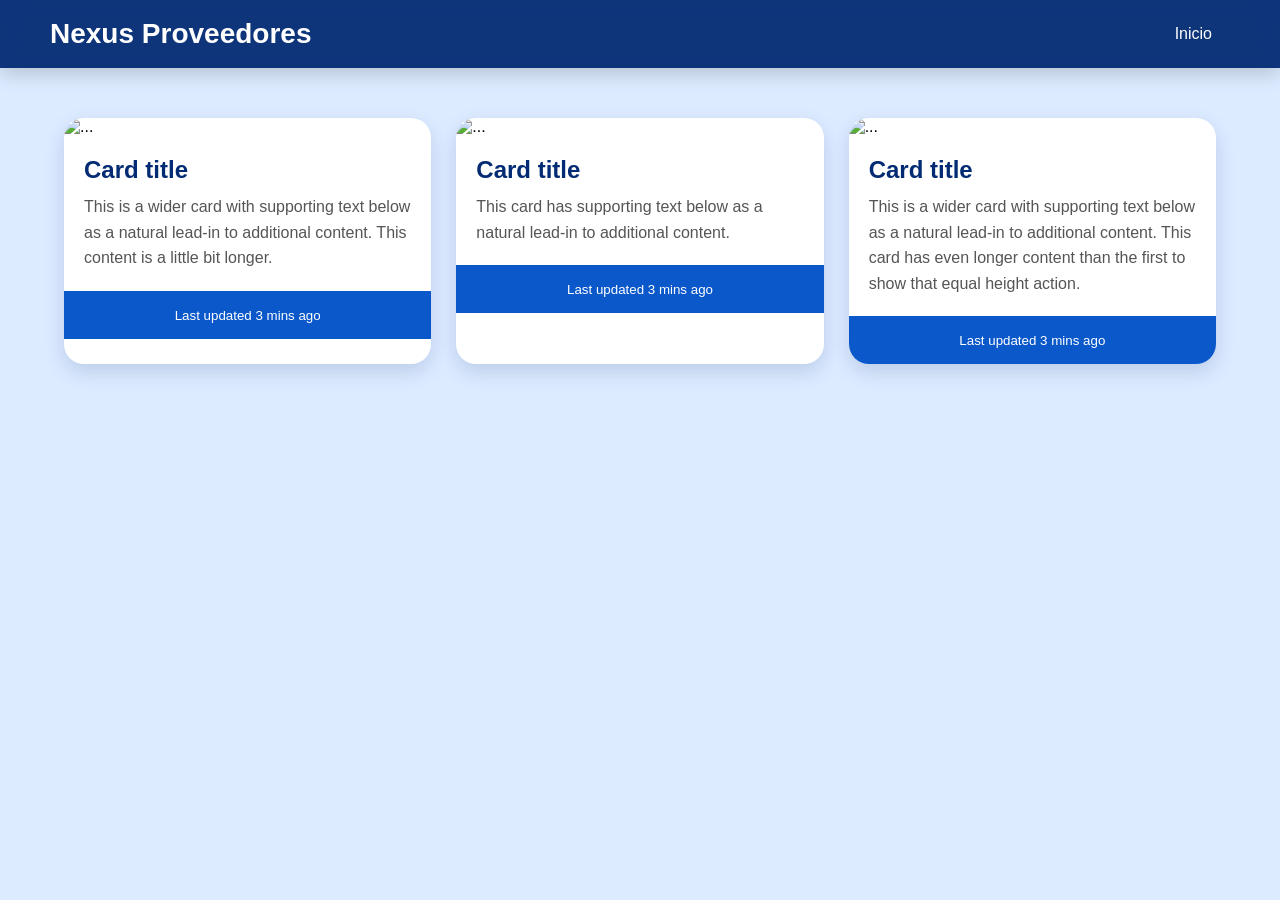
==== proveedores/proveedor1.html @ 321288b5 "Add files via upload" ====
<!DOCTYPE html>
<html lang="es">
<head>
    <meta charset="UTF-8">
    <meta name="viewport" content="width=device-width, initial-scale=1.0">
    <title>Proveedor 1</title>
    <link rel="stylesheet" href="../style/proveedor1.css">
</head>
<body>

  <nav class="navbar">
    <div class="logo">
        Nexus Proveedores
    </div>

    <ul class="menu">
    <li><a href="../index.html">Inicio</a></li>
</ul>
</nav>

<div class="card-group">
  <div class="card">
    <img src="..." class="card-img-top" alt="...">
    <div class="card-body">
      <h5 class="card-title">Card title</h5>
      <p class="card-text">This is a wider card with supporting text below as a natural lead-in to additional content. This content is a little bit longer.</p>
    </div>
    <div class="card-footer">
      <small class="text-body-secondary">Last updated 3 mins ago</small>
    </div>
  </div>
  <div class="card">
    <img src="..." class="card-img-top" alt="...">
    <div class="card-body">
      <h5 class="card-title">Card title</h5>
      <p class="card-text">This card has supporting text below as a natural lead-in to additional content.</p>
    </div>
    <div class="card-footer">
      <small class="text-body-secondary">Last updated 3 mins ago</small>
    </div>
  </div>
  <div class="card">
    <img src="..." class="card-img-top" alt="...">
    <div class="card-body">
      <h5 class="card-title">Card title</h5>
      <p class="card-text">This is a wider card with supporting text below as a natural lead-in to additional content. This card has even longer content than the first to show that equal height action.</p>
    </div>
    <div class="card-footer">
      <small class="text-body-secondary">Last updated 3 mins ago</small>
    </div>
  </div>
</div>

</body>
</html>
---- style/proveedor1.css ----
/* ========================= */
/* RESET */
/* ========================= */

*{
    margin:0;
    padding:0;
    box-sizing:border-box;
    font-family:Arial, Helvetica, sans-serif;
}

body{
    background:#DCEBFF;
    min-height:100vh;

    opacity:0;
    transform:scale(1.02);
    animation:pageLoad 1s ease forwards;
}

@keyframes pageLoad{
    to{
        opacity:1;
        transform:scale(1);
    }
}

/* ========================= */
/* NAVBAR */
/* ========================= */

.navbar{
    background:rgba(3,43,115,.95);
    backdrop-filter:blur(12px);

    width:100%;
    padding:18px 50px;

    display:flex;
    justify-content:space-between;
    align-items:center;

    box-shadow:0 4px 20px rgba(0,0,0,.2);

    animation:slideDown .8s ease;
}

@keyframes slideDown{
    from{
        transform:translateY(-100%);
    }
    to{
        transform:translateY(0);
    }
}

.logo{
    color:white;
    font-size:28px;
    font-weight:bold;

    transition:.4s;
}

.logo:hover{
    transform:scale(1.08);
}

/* ========================= */
/* MENU */
/* ========================= */

.menu{
    list-style:none;
    display:flex;
    gap:20px;
}

.menu a{
    color:white;
    text-decoration:none;
    padding:10px 18px;
    border-radius:10px;

    transition:.35s ease;
}

.menu a:hover{
    background:#1E81F6;
    transform:translateY(-3px);
    box-shadow:0 5px 15px rgba(30,129,246,.4);
}

/* ========================= */
/* TARJETAS */
/* ========================= */

.card-group{
    width:90%;
    margin:50px auto;

    display:grid;
    grid-template-columns:
    repeat(auto-fit,minmax(320px,1fr));

    gap:25px;
}

.card{
    background:white;
    border-radius:20px;
    overflow:hidden;

    position:relative;

    box-shadow:
    0 8px 20px rgba(3,43,115,.15);

    transition:.45s ease;
}

.card:hover{
    transform:
    translateY(-12px)
    scale(1.02);

    box-shadow:
    0 20px 40px rgba(10,88,202,.25);
}

/* EFECTO BRILLO */

.card::before{
    content:"";

    position:absolute;
    top:0;
    left:-120%;

    width:100%;
    height:100%;

    background:
    linear-gradient(
        120deg,
        transparent,
        rgba(255,255,255,.5),
        transparent
    );

    transition:.8s;
}

.card:hover::before{
    left:120%;
}

/* ========================= */
/* IMAGEN */
/* ========================= */

.card-img-top{
    width:100%;
    height:220px;
    object-fit:cover;

    transition:.6s;
}

.card:hover .card-img-top{
    transform:scale(1.08);
}

/* ========================= */
/* CONTENIDO */
/* ========================= */

.card-body{
    padding:20px;
}

.card-title{
    color:#032B73;
    font-size:24px;
    margin-bottom:10px;
}

.card-text{
    color:#555;
    line-height:1.6;
}

/* ========================= */
/* FOOTER */
/* ========================= */

.card-footer{
    background:#0A58CA;
    padding:15px;
    text-align:center;

    transition:.4s;
}

.card:hover .card-footer{
    background:#032B73;
}

.text-body-secondary{
    color:white;
}

/* ========================= */
/* RESPONSIVE */
/* ========================= */

@media(max-width:768px){

    .navbar{
        flex-direction:column;
        gap:15px;
    }

    .menu{
        flex-wrap:wrap;
        justify-content:center;
    }
}
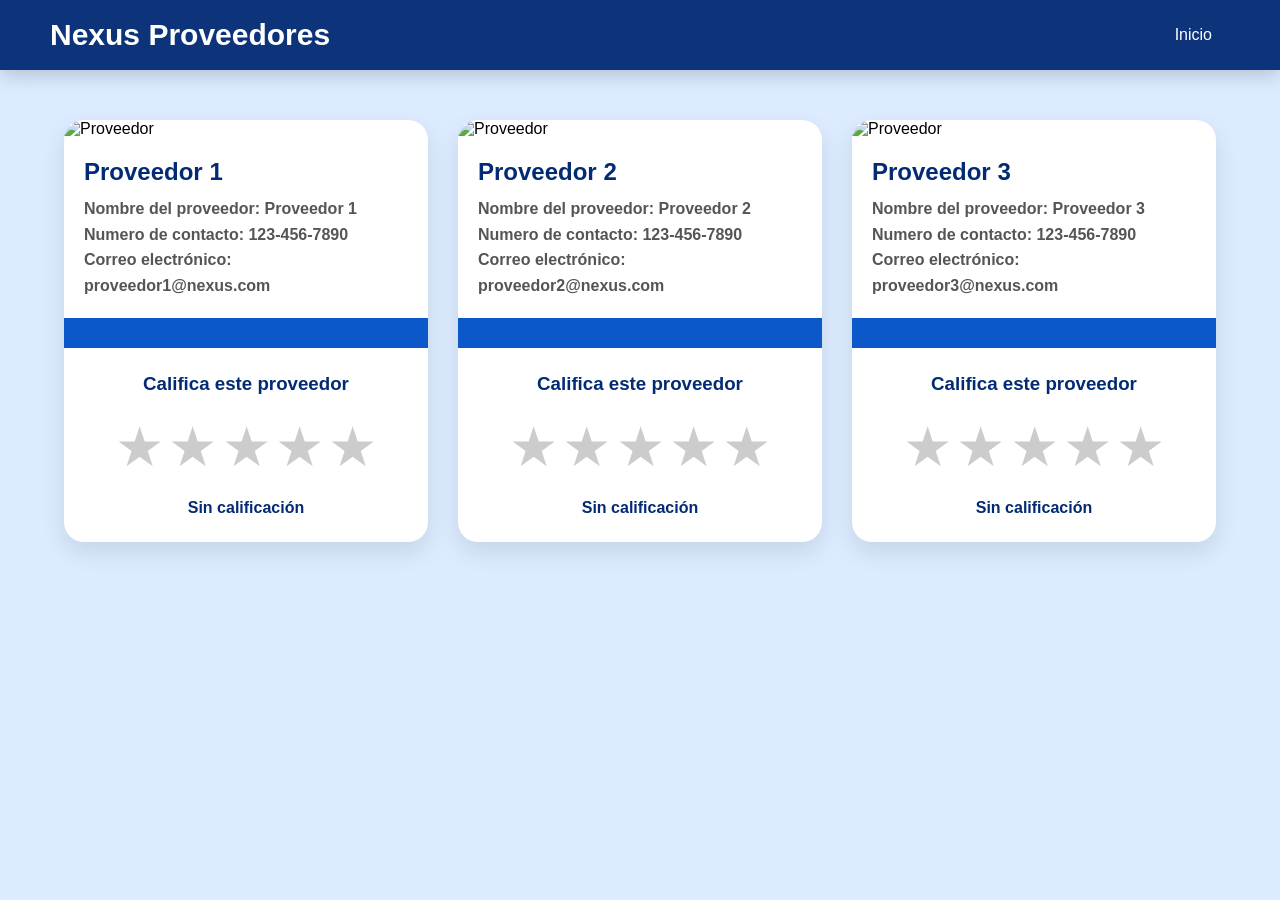
==== commit 5d7e1aec: "Add files via upload" ====
--- a/proveedores/proveedor1.html
+++ b/proveedores/proveedor1.html
@@ -1,55 +1,132 @@
 <!DOCTYPE html>
 <html lang="es">
 <head>
-    <meta charset="UTF-8">
-    <meta name="viewport" content="width=device-width, initial-scale=1.0">
-    <title>Proveedor 1</title>
+<meta charset="UTF-8">
+<meta name="viewport" content="width=device-width, initial-scale=1.0">
+<title>Nexus Proveedores</title>
+<csstack>
     <link rel="stylesheet" href="../style/proveedor1.css">
 </head>
 <body>
+<nav class="navbar">
+    <div class="logo">Nexus Proveedores</div>
+    <ul class="menu">
+      <li><a href="../index.html">Inicio</a></li>
+    </ul>
+</nav>
 
-  <nav class="navbar">
-    <div class="logo">
-        Nexus Proveedores
+
+
+<div class="card-group">
+<!---------------------------- Carta 1 -------------------------------------->
+        <div class="card">
+<!--------------------------Imagen del proveedor 1 -------------------------->
+        <img src="imagen/proveedor1.jpg" class="card-img-top" alt="Proveedor">
+        <div class="card-body">
+            <h2 class="card-title">Proveedor 1</h2>
+            <h4 class="card-text">
+                Nombre del proveedor: Proveedor 1
+            </h4>
+            <h4 class="card-text">
+               Numero de contacto: 123-456-7890
+            </h4>
+            <h4 class="card-text">
+                Correo electrónico: proveedor1@nexus.com
+            </h4>
+        </div>
+
+        <div class="card-footer">
+            <small></small>
+        </div>
+<!------------------- Calificación del proveedor 1 -------------------------->
+        <div class="rating-box">
+            <h3>Califica este proveedor</h3>
+            <div class="stars">
+                <span class="star">★</span>
+                <span class="star">★</span>
+                <span class="star">★</span>
+                <span class="star">★</span>
+                <span class="star">★</span>
+            </div>
+            <p class="rating-text">Sin calificación</p>
+        </div>
     </div>
 
-    <ul class="menu">
-    <li><a href="../index.html">Inicio</a></li>
-</ul>
-</nav>
+<!-------------------------- Carta 2 ---------------------------------------->
+        <div class="card">
+<!--------------------------Imagen del proveedor 2 -------------------------->
+        <img src="imagen/proveedor2.jpg" class="card-img-top" alt="Proveedor">
+        <div class="card-body">
+            <h2 class="card-title">Proveedor 2</h2>
+            <h4 class="card-text">
+                Nombre del proveedor: Proveedor 2
+            </h4>
+            <h4 class="card-text">
+               Numero de contacto: 123-456-7890
+            </h4>
+            <h4 class="card-text">
+                Correo electrónico: proveedor2@nexus.com
+            </h4>
+        </div>
 
-<div class="card-group">
-  <div class="card">
-    <img src="..." class="card-img-top" alt="...">
-    <div class="card-body">
-      <h5 class="card-title">Card title</h5>
-      <p class="card-text">This is a wider card with supporting text below as a natural lead-in to additional content. This content is a little bit longer.</p>
+
+        <div class="card-footer">
+            <small></small>
+        </div>
+<!------------ Calificación del proveedor 2 --------------------------------->
+        <div class="rating-box">
+            <h3>Califica este proveedor</h3>
+            <div class="stars">
+                <span class="star">★</span>
+                <span class="star">★</span>
+                <span class="star">★</span>
+                <span class="star">★</span>
+                <span class="star">★</span>
+            </div>
+            <p class="rating-text">Sin calificación</p>
+        </div>
     </div>
-    <div class="card-footer">
-      <small class="text-body-secondary">Last updated 3 mins ago</small>
-    </div>
-  </div>
-  <div class="card">
-    <img src="..." class="card-img-top" alt="...">
-    <div class="card-body">
-      <h5 class="card-title">Card title</h5>
-      <p class="card-text">This card has supporting text below as a natural lead-in to additional content.</p>
-    </div>
-    <div class="card-footer">
-      <small class="text-body-secondary">Last updated 3 mins ago</small>
-    </div>
-  </div>
-  <div class="card">
-    <img src="..." class="card-img-top" alt="...">
-    <div class="card-body">
-      <h5 class="card-title">Card title</h5>
-      <p class="card-text">This is a wider card with supporting text below as a natural lead-in to additional content. This card has even longer content than the first to show that equal height action.</p>
-    </div>
-    <div class="card-footer">
-      <small class="text-body-secondary">Last updated 3 mins ago</small>
-    </div>
-  </div>
+
+
+<!------------------------------- Carta 3 ----------------------------------->
+        <div class="card">
+<!--------------------------Imagen del proveedor 3 -------------------------->
+        <img src="imagen/proveedor3.jpg" class="card-img-top" alt="Proveedor">
+
+        <div class="card-body">
+            <h2 class="card-title">Proveedor 3</h2>
+            <h4 class="card-text">
+                Nombre del proveedor: Proveedor 3
+            </h4>
+            <h4 class="card-text">
+               Numero de contacto: 123-456-7890
+            </h4>
+            <h4 class="card-text">
+                Correo electrónico: proveedor3@nexus.com
+            </h4>
+        </div>
+
+
+        <div class="card-footer">
+            <small></small>
+        </div>
+<!----------------- Calificación del proveedor 3 ----------------------------->
+        <div class="rating-box">
+            <h3>Califica este proveedor</h3>
+            <div class="stars">
+                <span class="star">★</span>
+                <span class="star">★</span>
+                <span class="star">★</span>
+                <span class="star">★</span>
+                <span class="star">★</span>
+            </div>
+            <p class="rating-text">Sin calificación</p>
+            </div>
+        </div>
 </div>
 
+
+
+<script src="../js/script.js"></script>
 </body>
 </html>
--- a/style/proveedor1.css
+++ b/style/proveedor1.css
@@ -1,20 +1,17 @@
-/* ========================= */
-/* RESET */
-/* ========================= */
-
 *{
     margin:0;
     padding:0;
     box-sizing:border-box;
+}
+
+body{
     font-family:Arial, Helvetica, sans-serif;
-}
-
-body{
     background:#DCEBFF;
     min-height:100vh;
 
     opacity:0;
     transform:scale(1.02);
+
     animation:pageLoad 1s ease forwards;
 }
 
@@ -25,13 +22,8 @@
     }
 }
 
-/* ========================= */
-/* NAVBAR */
-/* ========================= */
-
 .navbar{
     background:rgba(3,43,115,.95);
-    backdrop-filter:blur(12px);
 
     width:100%;
     padding:18px 50px;
@@ -56,84 +48,70 @@
 
 .logo{
     color:white;
-    font-size:28px;
+    font-size:30px;
     font-weight:bold;
-
-    transition:.4s;
-}
-
-.logo:hover{
-    transform:scale(1.08);
-}
-
-/* ========================= */
-/* MENU */
-/* ========================= */
+}
 
 .menu{
-    list-style:none;
     display:flex;
     gap:20px;
+    list-style:none;
 }
 
 .menu a{
     color:white;
     text-decoration:none;
+
     padding:10px 18px;
     border-radius:10px;
 
-    transition:.35s ease;
+    transition:.3s;
 }
 
 .menu a:hover{
     background:#1E81F6;
-    transform:translateY(-3px);
-    box-shadow:0 5px 15px rgba(30,129,246,.4);
-}
-
-/* ========================= */
-/* TARJETAS */
-/* ========================= */
+}
 
 .card-group{
     width:90%;
     margin:50px auto;
 
     display:grid;
+
     grid-template-columns:
-    repeat(auto-fit,minmax(320px,1fr));
-
-    gap:25px;
+    repeat(auto-fit,minmax(350px,1fr));
+
+    gap:30px;
 }
 
 .card{
     background:white;
+
     border-radius:20px;
     overflow:hidden;
 
     position:relative;
 
+    transition:.4s;
+
     box-shadow:
-    0 8px 20px rgba(3,43,115,.15);
-
-    transition:.45s ease;
+    0 10px 25px rgba(0,0,0,.1);
 }
 
 .card:hover{
     transform:
-    translateY(-12px)
+    translateY(-10px)
     scale(1.02);
 
     box-shadow:
-    0 20px 40px rgba(10,88,202,.25);
-}
-
-/* EFECTO BRILLO */
+    0 20px 40px rgba(0,0,0,.15);
+}
 
 .card::before{
     content:"";
 
     position:absolute;
+
     top:0;
     left:-120%;
 
@@ -155,13 +133,9 @@
     left:120%;
 }
 
-/* ========================= */
-/* IMAGEN */
-/* ========================= */
-
 .card-img-top{
     width:100%;
-    height:220px;
+    height:230px;
     object-fit:cover;
 
     transition:.6s;
@@ -171,17 +145,12 @@
     transform:scale(1.08);
 }
 
-/* ========================= */
-/* CONTENIDO */
-/* ========================= */
-
 .card-body{
     padding:20px;
 }
 
 .card-title{
     color:#032B73;
-    font-size:24px;
     margin-bottom:10px;
 }
 
@@ -190,29 +159,70 @@
     line-height:1.6;
 }
 
-/* ========================= */
-/* FOOTER */
-/* ========================= */
-
 .card-footer{
     background:#0A58CA;
+    color:white;
+
+    text-align:center;
     padding:15px;
+}
+
+.rating-box{
+    padding:25px;
     text-align:center;
-
-    transition:.4s;
-}
-
-.card:hover .card-footer{
-    background:#032B73;
-}
-
-.text-body-secondary{
-    color:white;
-}
-
-/* ========================= */
-/* RESPONSIVE */
-/* ========================= */
+}
+
+.rating-box h3{
+    color:#032B73;
+}
+
+.stars{
+    margin:20px 0;
+}
+
+.star{
+    font-size:55px;
+    cursor:pointer;
+
+    color:#ccc;
+
+    transition:.3s;
+}
+
+.star:hover{
+    transform:scale(1.15);
+}
+
+.star.active{
+    color:gold;
+
+    text-shadow:
+    0 0 10px gold,
+    0 0 20px gold;
+
+    animation:pop .4s ease;
+}
+
+@keyframes pop{
+
+    0%{
+        transform:scale(0);
+    }
+
+    60%{
+        transform:scale(1.3);
+    }
+
+    100%{
+        transform:scale(1);
+    }
+
+}
+
+.rating-text{
+    font-weight:bold;
+    color:#032B73;
+}
 
 @media(max-width:768px){
 
@@ -221,8 +231,4 @@
         gap:15px;
     }
 
-    .menu{
-        flex-wrap:wrap;
-        justify-content:center;
-    }
 }
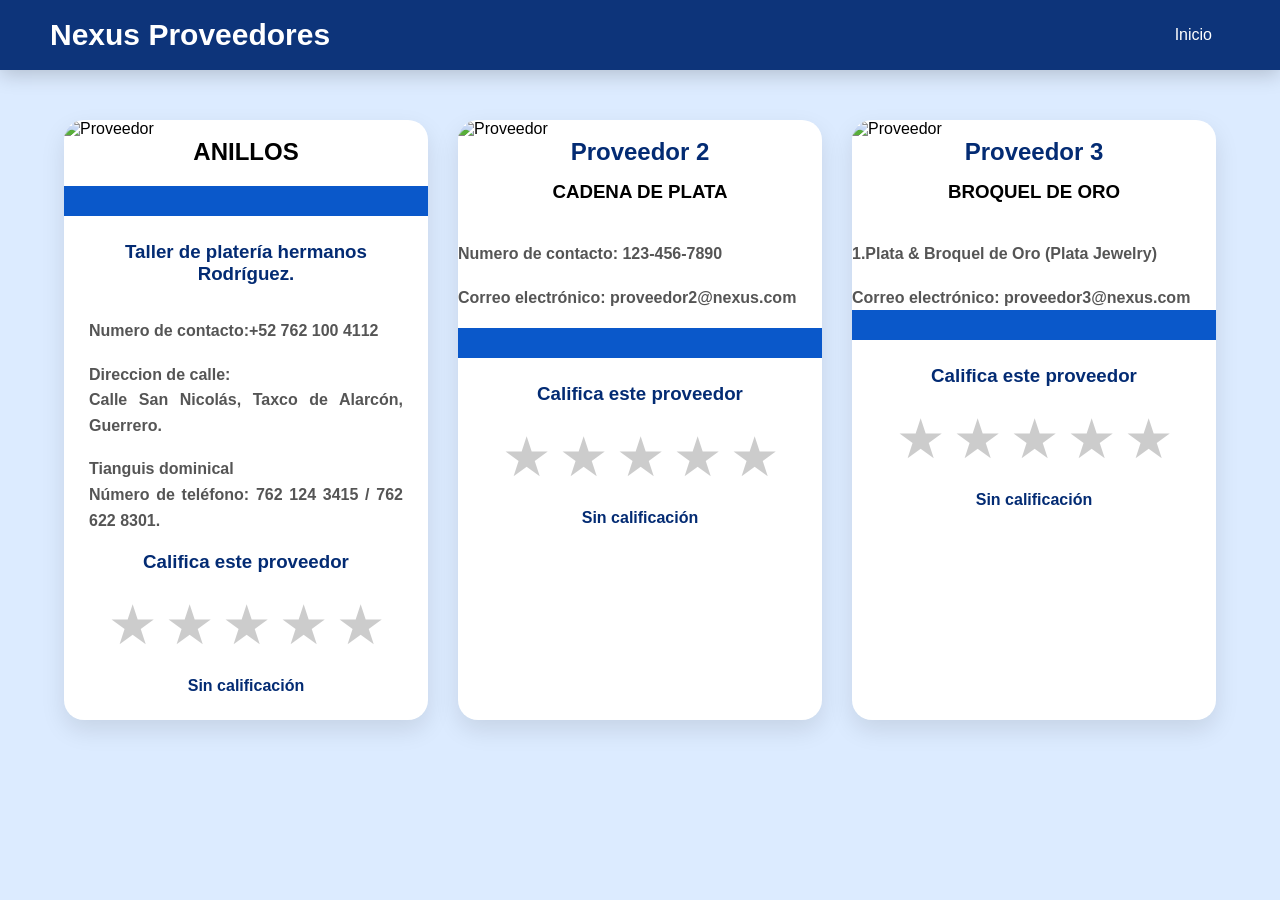
==== commit 4c1933b0: "Add files via upload" ====
--- a/proveedores/proveedor1.html
+++ b/proveedores/proveedor1.html
@@ -23,16 +23,9 @@
 <!--------------------------Imagen del proveedor 1 -------------------------->
         <img src="imagen/proveedor1.jpg" class="card-img-top" alt="Proveedor">
         <div class="card-body">
-            <h2 class="card-title">Proveedor 1</h2>
-            <h4 class="card-text">
-                Nombre del proveedor: Proveedor 1
-            </h4>
-            <h4 class="card-text">
-               Numero de contacto: 123-456-7890
-            </h4>
-            <h4 class="card-text">
-                Correo electrónico: proveedor1@nexus.com
-            </h4>
+            <h2 class="texto-negro">
+                ANILLOS
+            </h2>
         </div>
 
         <div class="card-footer">
@@ -40,6 +33,25 @@
         </div>
 <!------------------- Calificación del proveedor 1 -------------------------->
         <div class="rating-box">
+            <h3>Taller de platería hermanos Rodríguez.</h3>
+            <br>
+
+            <h4 class="card-text">
+               Numero de contacto:+52 762 100 4112
+            </h4>
+            <br>
+
+            <h4 class="card-text">
+                Direccion de calle:<br>
+                Calle San Nicolás, Taxco de Alarcón, Guerrero.
+            </h4>
+            <br>
+            <h4 class="card-text">
+                Tianguis dominical <br>
+                Número de teléfono: 762 124 3415 / 762 622 8301.  
+            </h4>
+            <br>
+
             <h3>Califica este proveedor</h3>
             <div class="stars">
                 <span class="star">★</span>
@@ -52,21 +64,26 @@
         </div>
     </div>
 
+
+
+
+
+
 <!-------------------------- Carta 2 ---------------------------------------->
         <div class="card">
 <!--------------------------Imagen del proveedor 2 -------------------------->
         <img src="imagen/proveedor2.jpg" class="card-img-top" alt="Proveedor">
         <div class="card-body">
             <h2 class="card-title">Proveedor 2</h2>
-            <h4 class="card-text">
-                Nombre del proveedor: Proveedor 2
-            </h4>
+            <h3 class="texto-negro">
+                CADENA DE PLATA 
+            </h3><br>
             <h4 class="card-text">
                Numero de contacto: 123-456-7890
-            </h4>
+            </h4><br>
             <h4 class="card-text">
                 Correo electrónico: proveedor2@nexus.com
-            </h4>
+            </h4><br>
         </div>
 
 
@@ -88,6 +105,11 @@
     </div>
 
 
+
+
+
+
+
 <!------------------------------- Carta 3 ----------------------------------->
         <div class="card">
 <!--------------------------Imagen del proveedor 3 -------------------------->
@@ -95,12 +117,14 @@
 
         <div class="card-body">
             <h2 class="card-title">Proveedor 3</h2>
+            <h3 class="texto-negro">
+                BROQUEL DE ORO 
+            </h3>
+            <br>
             <h4 class="card-text">
-                Nombre del proveedor: Proveedor 3
+               1.Plata & Broquel de Oro (Plata Jewelry) 
             </h4>
-            <h4 class="card-text">
-               Numero de contacto: 123-456-7890
-            </h4>
+            <br>
             <h4 class="card-text">
                 Correo electrónico: proveedor3@nexus.com
             </h4>
--- a/style/proveedor1.css
+++ b/style/proveedor1.css
@@ -1,30 +1,40 @@
+/* ========================= */
+/* RESET */
+/* ========================= */
+
 *{
     margin:0;
     padding:0;
     box-sizing:border-box;
 }
 
+/* ========================= */
+/* BODY */
+/* ========================= */
+
 body{
     font-family:Arial, Helvetica, sans-serif;
     background:#DCEBFF;
     min-height:100vh;
 
     opacity:0;
-    transform:scale(1.02);
-
-    animation:pageLoad 1s ease forwards;
+    animation:pageLoad .8s ease forwards;
 }
 
 @keyframes pageLoad{
+    from{
+        opacity:0;
+    }
     to{
         opacity:1;
-        transform:scale(1);
-    }
-}
+    }
+}
+
+/* ========================= */
+/* NAVBAR */
+/* ========================= */
 
 .navbar{
-    background:rgba(3,43,115,.95);
-
     width:100%;
     padding:18px 50px;
 
@@ -32,6 +42,8 @@
     justify-content:space-between;
     align-items:center;
 
+    background:rgba(3,43,115,.95);
+
     box-shadow:0 4px 20px rgba(0,0,0,.2);
 
     animation:slideDown .8s ease;
@@ -47,7 +59,7 @@
 }
 
 .logo{
-    color:white;
+    color:#fff;
     font-size:30px;
     font-weight:bold;
 }
@@ -59,113 +71,143 @@
 }
 
 .menu a{
-    color:white;
+    color:#fff;
     text-decoration:none;
-
     padding:10px 18px;
     border-radius:10px;
-
-    transition:.3s;
+    transition:background .3s ease;
 }
 
 .menu a:hover{
     background:#1E81F6;
 }
 
+/* ========================= */
+/* GRID */
+/* ========================= */
+
 .card-group{
     width:90%;
+    max-width:1400px;
     margin:50px auto;
 
     display:grid;
-
-    grid-template-columns:
-    repeat(auto-fit,minmax(350px,1fr));
-
+    grid-template-columns:repeat(auto-fit,minmax(350px,1fr));
     gap:30px;
 }
 
+/* ========================= */
+/* CARD */
+/* ========================= */
+
 .card{
-    background:white;
-
+    background:#fff;
     border-radius:20px;
     overflow:hidden;
-
     position:relative;
 
-    transition:.4s;
-
-    box-shadow:
-    0 10px 25px rgba(0,0,0,.1);
-}
-
+    box-shadow:0 10px 25px rgba(0,0,0,.10);
+
+    transition:
+        transform .30s ease,
+        box-shadow .30s ease;
+
+    will-change:transform;
+}
 .card:hover{
-    transform:
-    translateY(-10px)
-    scale(1.02);
-
-    box-shadow:
-    0 20px 40px rgba(0,0,0,.15);
-}
+    transform:translateY(-8px);
+
+    box-shadow:0 20px 40px rgba(0,0,0,.18);
+}
+
+/* ========================= */
+/* BRILLO */
+/* ========================= */
 
 .card::before{
     content:"";
 
     position:absolute;
-
     top:0;
-    left:-120%;
-
-    width:100%;
+    left:-150%;
+
+    width:80%;
     height:100%;
 
-    background:
-    linear-gradient(
+    background:linear-gradient(
         120deg,
         transparent,
-        rgba(255,255,255,.5),
+        rgba(255,255,255,.45),
         transparent
     );
 
-    transition:.8s;
+    transform:skewX(-25deg);
+
+    transition:left .7s ease;
+
+    pointer-events:none;
 }
 
 .card:hover::before{
-    left:120%;
-}
+    left:170%;
+}
+
+/* ========================= */
+/* IMAGEN */
+/* ========================= */
 
 .card-img-top{
     width:100%;
     height:230px;
     object-fit:cover;
 
-    transition:.6s;
+    transition:transform .35s ease;
 }
 
 .card:hover .card-img-top{
-    transform:scale(1.08);
-}
+    transform:scale(1.03);
+}
+
+/* ========================= */
+/* CONTENIDO */
+/* ========================= */
 
 .card-body{
-    padding:20px;
+    flex:1;
+
+    display:flex;
+    flex-direction:column;
 }
 
 .card-title{
     color:#032B73;
-    margin-bottom:10px;
+    text-align:center;
+    margin-bottom:15px;
 }
 
 .card-text{
     color:#555;
     line-height:1.6;
-}
+    text-align:justify;
+}
+
+/* ========================= */
+/* FOOTER */
+/* ========================= */
 
 .card-footer{
     background:#0A58CA;
-    color:white;
+    color:#fff;
 
     text-align:center;
+
     padding:15px;
-}
+    font-weight:bold;
+}
+
+/* ========================= */
+/* RATING */
+/* ========================= */
 
 .rating-box{
     padding:25px;
@@ -174,9 +216,13 @@
 
 .rating-box h3{
     color:#032B73;
+    margin-bottom:15px;
 }
 
 .stars{
+    display:flex;
+    justify-content:center;
+    gap:8px;
     margin:20px 0;
 }
 
@@ -186,31 +232,36 @@
 
     color:#ccc;
 
-    transition:.3s;
+    user-select:none;
+
+    transition:
+        color .3s ease,
+        transform .25s ease,
+        text-shadow .3s ease;
 }
 
 .star:hover{
-    transform:scale(1.15);
+    transform:scale(1.1);
 }
 
 .star.active{
     color:gold;
 
     text-shadow:
-    0 0 10px gold,
-    0 0 20px gold;
-
-    animation:pop .4s ease;
+        0 0 8px gold,
+        0 0 15px gold;
+
+    animation:pop .3s ease;
 }
 
 @keyframes pop{
 
     0%{
-        transform:scale(0);
+        transform:scale(.8);
     }
 
     60%{
-        transform:scale(1.3);
+        transform:scale(1.2);
     }
 
     100%{
@@ -224,11 +275,55 @@
     color:#032B73;
 }
 
+/* ========================= */
+/* TEXTO */
+/* ========================= */
+
+.texto-negro{
+    color:#000;
+    text-align:center;
+    margin-bottom:20px;
+}
+
+/* ========================= */
+/* RESPONSIVE */
+/* ========================= */
+
 @media(max-width:768px){
 
     .navbar{
         flex-direction:column;
         gap:15px;
-    }
-
+        padding:20px;
+    }
+
+    .menu{
+        flex-wrap:wrap;
+        justify-content:center;
+    }
+
+    .card-group{
+        grid-template-columns:1fr;
+    }
+
+    .card{
+        min-height:auto;
+    }
+
+    .star{
+        font-size:45px;
+    }
+
+}
+
+.separador{
+    width:100%;
+    background:#f5f5f5;
+    padding:12px 0;
+}
+
+.barra-azul{
+    width:100%;
+    height:28px;
+    background:#0A58CA;
 }
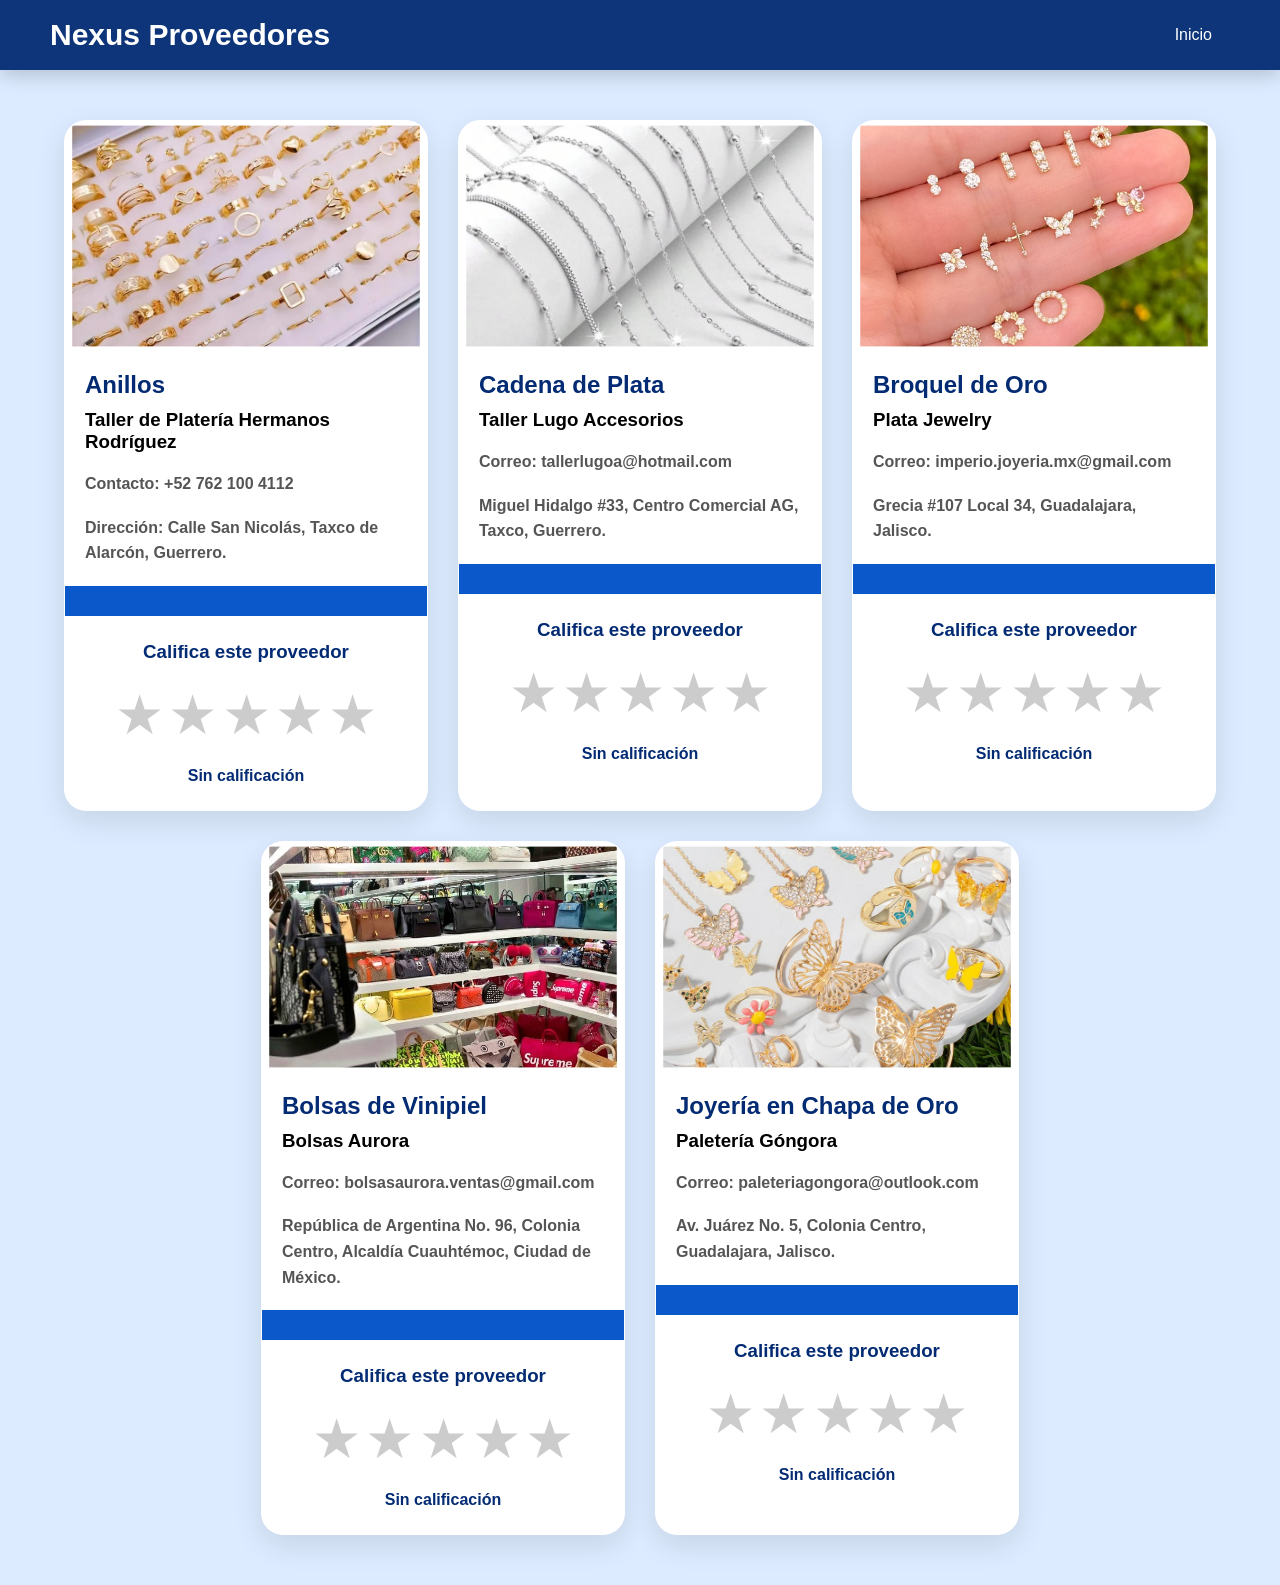
==== commit ef7323db: "Add files via upload" ====
--- a/proveedores/proveedor1.html
+++ b/proveedores/proveedor1.html
@@ -1,156 +1,321 @@
 <!DOCTYPE html>
 <html lang="es">
+
 <head>
-<meta charset="UTF-8">
-<meta name="viewport" content="width=device-width, initial-scale=1.0">
-<title>Nexus Proveedores</title>
-<csstack>
+    <meta charset="UTF-8">
+    <meta name="viewport" content="width=device-width, initial-scale=1.0">
+    <title>Nexus Proveedores</title>
+
+    <link rel="icon" type="image/png" href="../img/icono32.png">
     <link rel="stylesheet" href="../style/proveedor1.css">
 </head>
+
 <body>
+
 <nav class="navbar">
-    <div class="logo">Nexus Proveedores</div>
+
+    <div class="logo">
+        Nexus Proveedores
+    </div>
+
     <ul class="menu">
-      <li><a href="../index.html">Inicio</a></li>
+        <li><a href="../index.html">Inicio</a></li>
     </ul>
+
 </nav>
 
-
-
 <div class="card-group">
-<!---------------------------- Carta 1 -------------------------------------->
-        <div class="card">
-<!--------------------------Imagen del proveedor 1 -------------------------->
-        <img src="imagen/proveedor1.jpg" class="card-img-top" alt="Proveedor">
-        <div class="card-body">
-            <h2 class="texto-negro">
-                ANILLOS
-            </h2>
-        </div>
-
-        <div class="card-footer">
-            <small></small>
-        </div>
-<!------------------- Calificación del proveedor 1 -------------------------->
-        <div class="rating-box">
-            <h3>Taller de platería hermanos Rodríguez.</h3>
-            <br>
-
-            <h4 class="card-text">
-               Numero de contacto:+52 762 100 4112
-            </h4>
-            <br>
-
-            <h4 class="card-text">
-                Direccion de calle:<br>
-                Calle San Nicolás, Taxco de Alarcón, Guerrero.
-            </h4>
-            <br>
-            <h4 class="card-text">
-                Tianguis dominical <br>
-                Número de teléfono: 762 124 3415 / 762 622 8301.  
-            </h4>
-            <br>
-
-            <h3>Califica este proveedor</h3>
-            <div class="stars">
-                <span class="star">★</span>
-                <span class="star">★</span>
-                <span class="star">★</span>
-                <span class="star">★</span>
-                <span class="star">★</span>
-            </div>
-            <p class="rating-text">Sin calificación</p>
-        </div>
-    </div>
-
-
-
-
-
-
-<!-------------------------- Carta 2 ---------------------------------------->
-        <div class="card">
-<!--------------------------Imagen del proveedor 2 -------------------------->
-        <img src="imagen/proveedor2.jpg" class="card-img-top" alt="Proveedor">
-        <div class="card-body">
-            <h2 class="card-title">Proveedor 2</h2>
-            <h3 class="texto-negro">
-                CADENA DE PLATA 
-            </h3><br>
-            <h4 class="card-text">
-               Numero de contacto: 123-456-7890
-            </h4><br>
-            <h4 class="card-text">
-                Correo electrónico: proveedor2@nexus.com
-            </h4><br>
-        </div>
-
-
-        <div class="card-footer">
-            <small></small>
-        </div>
-<!------------ Calificación del proveedor 2 --------------------------------->
-        <div class="rating-box">
-            <h3>Califica este proveedor</h3>
-            <div class="stars">
-                <span class="star">★</span>
-                <span class="star">★</span>
-                <span class="star">★</span>
-                <span class="star">★</span>
-                <span class="star">★</span>
-            </div>
-            <p class="rating-text">Sin calificación</p>
-        </div>
-    </div>
-
-
-
-
-
-
-
-<!------------------------------- Carta 3 ----------------------------------->
-        <div class="card">
-<!--------------------------Imagen del proveedor 3 -------------------------->
-        <img src="imagen/proveedor3.jpg" class="card-img-top" alt="Proveedor">
-
-        <div class="card-body">
-            <h2 class="card-title">Proveedor 3</h2>
-            <h3 class="texto-negro">
-                BROQUEL DE ORO 
-            </h3>
-            <br>
-            <h4 class="card-text">
-               1.Plata & Broquel de Oro (Plata Jewelry) 
-            </h4>
-            <br>
-            <h4 class="card-text">
-                Correo electrónico: proveedor3@nexus.com
-            </h4>
-        </div>
-
-
-        <div class="card-footer">
-            <small></small>
-        </div>
-<!----------------- Calificación del proveedor 3 ----------------------------->
-        <div class="rating-box">
-            <h3>Califica este proveedor</h3>
-            <div class="stars">
-                <span class="star">★</span>
-                <span class="star">★</span>
-                <span class="star">★</span>
-                <span class="star">★</span>
-                <span class="star">★</span>
-            </div>
-            <p class="rating-text">Sin calificación</p>
-            </div>
-        </div>
+
+    <!-- ================= TARJETA 1 ================= -->
+
+    <div class="card">
+
+        <img src="../img/anillos1.jpeg" class="card-img-top" alt="Anillos">
+
+        <div class="card-body">
+
+            <h2 class="card-title">
+                Anillos
+            </h2>
+
+            <h3 class="texto-negro">
+                Taller de Platería Hermanos Rodríguez
+            </h3>
+
+            <br>
+
+            <h4 class="card-text">
+                Contacto: +52 762 100 4112
+            </h4>
+
+            <br>
+
+            <h4 class="card-text">
+                Dirección:
+                Calle San Nicolás,
+                Taxco de Alarcón,
+                Guerrero.
+            </h4>
+
+        </div>
+
+        <div class="card-footer"></div>
+
+        <div class="rating-box">
+
+            <h3>Califica este proveedor</h3>
+
+            <div class="stars">
+
+                <span class="star">★</span>
+                <span class="star">★</span>
+                <span class="star">★</span>
+                <span class="star">★</span>
+                <span class="star">★</span>
+
+            </div>
+
+            <p class="rating-text">
+                Sin calificación
+            </p>
+
+        </div>
+
+    </div>
+
+    <!-- ================= TARJETA 2 ================= -->
+
+    <div class="card">
+
+        <img src="../img/cadena2.jpeg" class="card-img-top" alt="Cadena">
+
+        <div class="card-body">
+
+            <h2 class="card-title">
+                Cadena de Plata
+            </h2>
+
+            <h3 class="texto-negro">
+                Taller Lugo Accesorios
+            </h3>
+
+            <br>
+
+            <h4 class="card-text">
+                Correo:
+                tallerlugoa@hotmail.com
+            </h4>
+
+            <br>
+
+            <h4 class="card-text">
+                Miguel Hidalgo #33,
+                Centro Comercial AG,
+                Taxco, Guerrero.
+            </h4>
+
+        </div>
+
+        <div class="card-footer"></div>
+
+        <div class="rating-box">
+
+            <h3>Califica este proveedor</h3>
+
+            <div class="stars">
+
+                <span class="star">★</span>
+                <span class="star">★</span>
+                <span class="star">★</span>
+                <span class="star">★</span>
+                <span class="star">★</span>
+
+            </div>
+
+            <p class="rating-text">
+                Sin calificación
+            </p>
+
+        </div>
+
+    </div>
+
+    <!-- ================= TARJETA 3 ================= -->
+
+    <div class="card">
+
+        <img src="../img/broqueldeoro3.jpeg" class="card-img-top" alt="Broquel">
+
+        <div class="card-body">
+
+            <h2 class="card-title">
+                Broquel de Oro
+            </h2>
+
+            <h3 class="texto-negro">
+                Plata Jewelry
+            </h3>
+
+            <br>
+
+            <h4 class="card-text">
+                Correo:
+                imperio.joyeria.mx@gmail.com
+            </h4>
+
+            <br>
+
+            <h4 class="card-text">
+                Grecia #107 Local 34,
+                Guadalajara,
+                Jalisco.
+            </h4>
+
+        </div>
+
+        <div class="card-footer"></div>
+
+        <div class="rating-box">
+
+            <h3>Califica este proveedor</h3>
+
+            <div class="stars">
+
+                <span class="star">★</span>
+                <span class="star">★</span>
+                <span class="star">★</span>
+                <span class="star">★</span>
+                <span class="star">★</span>
+
+            </div>
+
+            <p class="rating-text">
+                Sin calificación
+            </p>
+
+        </div>
+
+    </div>
+
+    <!-- ================= TARJETA 4 ================= -->
+
+    <div class="card">
+
+        <img src="../img/supreme4.jpeg" class="card-img-top" alt="Bolsas">
+
+        <div class="card-body">
+
+            <h2 class="card-title">
+                Bolsas de Vinipiel
+            </h2>
+
+            <h3 class="texto-negro">
+                Bolsas Aurora
+            </h3>
+
+            <br>
+
+            <h4 class="card-text">
+                Correo:
+                bolsasaurora.ventas@gmail.com
+            </h4>
+
+            <br>
+
+            <h4 class="card-text">
+                República de Argentina No. 96,
+                Colonia Centro,
+                Alcaldía Cuauhtémoc,
+                Ciudad de México.
+            </h4>
+
+        </div>
+
+        <div class="card-footer"></div>
+
+        <div class="rating-box">
+
+            <h3>Califica este proveedor</h3>
+
+            <div class="stars">
+
+                <span class="star">★</span>
+                <span class="star">★</span>
+                <span class="star">★</span>
+                <span class="star">★</span>
+                <span class="star">★</span>
+
+            </div>
+
+            <p class="rating-text">
+                Sin calificación
+            </p>
+
+        </div>
+
+    </div>
+
+    <!-- ================= TARJETA 5 ================= -->
+
+    <div class="card">
+
+        <img src="../img/collar5.jpeg" class="card-img-top" alt="Joyería">
+
+        <div class="card-body">
+
+            <h2 class="card-title">
+                Joyería en Chapa de Oro
+            </h2>
+
+            <h3 class="texto-negro">
+                Paletería Góngora
+            </h3>
+
+            <br>
+
+            <h4 class="card-text">
+                Correo:
+                paleteriagongora@outlook.com
+            </h4>
+
+            <br>
+
+            <h4 class="card-text">
+                Av. Juárez No. 5,
+                Colonia Centro,
+                Guadalajara,
+                Jalisco.
+            </h4>
+
+        </div>
+
+        <div class="card-footer"></div>
+
+        <div class="rating-box">
+
+            <h3>Califica este proveedor</h3>
+
+            <div class="stars">
+
+                <span class="star">★</span>
+                <span class="star">★</span>
+                <span class="star">★</span>
+                <span class="star">★</span>
+                <span class="star">★</span>
+
+            </div>
+
+            <p class="rating-text">
+                Sin calificación
+            </p>
+
+        </div>
+
+    </div>
+
 </div>
 
-
-
 <script src="../js/script.js"></script>
+
 </body>
 </html>
--- a/style/proveedor1.css
+++ b/style/proveedor1.css
@@ -1,40 +1,30 @@
-/* ========================= */
-/* RESET */
-/* ========================= */
-
 *{
     margin:0;
     padding:0;
     box-sizing:border-box;
 }
 
-/* ========================= */
-/* BODY */
-/* ========================= */
-
 body{
     font-family:Arial, Helvetica, sans-serif;
     background:#DCEBFF;
     min-height:100vh;
 
     opacity:0;
-    animation:pageLoad .8s ease forwards;
+    transform:scale(1.02);
+
+    animation:pageLoad 1s ease forwards;
 }
 
 @keyframes pageLoad{
-    from{
-        opacity:0;
-    }
     to{
         opacity:1;
-    }
-}
-
-/* ========================= */
-/* NAVBAR */
-/* ========================= */
+        transform:scale(1);
+    }
+}
 
 .navbar{
+    background:rgba(3,43,115,.95);
+
     width:100%;
     padding:18px 50px;
 
@@ -42,8 +32,6 @@
     justify-content:space-between;
     align-items:center;
 
-    background:rgba(3,43,115,.95);
-
     box-shadow:0 4px 20px rgba(0,0,0,.2);
 
     animation:slideDown .8s ease;
@@ -59,7 +47,7 @@
 }
 
 .logo{
-    color:#fff;
+    color:white;
     font-size:30px;
     font-weight:bold;
 }
@@ -71,20 +59,18 @@
 }
 
 .menu a{
-    color:#fff;
+    color:white;
     text-decoration:none;
+
     padding:10px 18px;
     border-radius:10px;
-    transition:background .3s ease;
+
+    transition:.3s;
 }
 
 .menu a:hover{
     background:#1E81F6;
 }
-
-/* ========================= */
-/* GRID */
-/* ========================= */
 
 .card-group{
     width:90%;
@@ -92,122 +78,182 @@
     margin:50px auto;
 
     display:grid;
-    grid-template-columns:repeat(auto-fit,minmax(350px,1fr));
+    grid-template-columns:repeat(6, 1fr);
     gap:30px;
 }
-
-/* ========================= */
-/* CARD */
-/* ========================= */
+/* Centrar las dos últimas tarjetas */
+/* ---------- Primera fila ---------- */
+
+.card:nth-child(1){
+    grid-column:1 / 3;
+}
+
+.card:nth-child(2){
+    grid-column:3 / 5;
+}
+
+.card:nth-child(3){
+    grid-column:5 / 7;
+}
+
+/* ---------- Segunda fila ---------- */
+
+.card:nth-child(4){
+    grid-column:2 / 4;
+}
+
+.card:nth-child(5){
+    grid-column:4 / 6;
+}
+.card:hover{
+
+    transform:
+        translateY(-12px);
+
+    box-shadow:
+        0 25px 50px rgba(0,0,0,.18);
+
+}
 
 .card{
     background:#fff;
-    border-radius:20px;
+    border-radius:22px;
     overflow:hidden;
     position:relative;
 
-    box-shadow:0 10px 25px rgba(0,0,0,.10);
+    border:1px solid rgba(255,255,255,.5);
+
+    box-shadow:
+        0 10px 30px rgba(0,0,0,.10);
 
     transition:
-        transform .30s ease,
-        box-shadow .30s ease;
-
-    will-change:transform;
-}
-.card:hover{
-    transform:translateY(-8px);
-
-    box-shadow:0 20px 40px rgba(0,0,0,.18);
-}
-
-/* ========================= */
-/* BRILLO */
-/* ========================= */
+        transform .45s ease,
+        box-shadow .45s ease;
+    height:auto;
+}
+
 
 .card::before{
     content:"";
 
     position:absolute;
+
     top:0;
-    left:-150%;
-
-    width:80%;
+    left:-120%;
+
+    width:100%;
     height:100%;
 
-    background:linear-gradient(
+    background:
+    linear-gradient(
         120deg,
         transparent,
-        rgba(255,255,255,.45),
+        rgba(255,255,255,.5),
         transparent
     );
 
-    transform:skewX(-25deg);
-
-    transition:left .7s ease;
-
-    pointer-events:none;
+    transition:.8s;
 }
 
 .card:hover::before{
-    left:170%;
-}
-
-/* ========================= */
-/* IMAGEN */
-/* ========================= */
+    left:120%;
+}
 
 .card-img-top{
     width:100%;
     height:230px;
     object-fit:cover;
-
-    transition:transform .35s ease;
-}
-
+    object-position:center center; /* Centra la imagen */
+
+    display:block;
+
+    transition:
+        transform .7s ease,
+        filter .7s ease;
+
+    transform:scale(0.96); /* Menos zoom */
+}
 .card:hover .card-img-top{
-    transform:scale(1.03);
-}
-
-/* ========================= */
-/* CONTENIDO */
-/* ========================= */
-
+    transform:scale(1.01); /* Antes era 1.08 */
+    filter:brightness(.88);
+}
 .card-body{
-    flex:1;
-
-    display:flex;
-    flex-direction:column;
+    padding:20px;
 }
 
 .card-title{
     color:#032B73;
-    text-align:center;
-    margin-bottom:15px;
+    margin-bottom:10px;
 }
 
 .card-text{
     color:#555;
     line-height:1.6;
-    text-align:justify;
-}
-
-/* ========================= */
-/* FOOTER */
-/* ========================= */
+}
 
 .card-footer{
     background:#0A58CA;
-    color:#fff;
+    color:white;
 
     text-align:center;
-
     padding:15px;
-    font-weight:bold;
-}
-
-/* ========================= */
-/* RATING */
-/* ========================= */
+}
+
+.card::after{
+    content:"";
+
+    position:absolute;
+
+    top:0;
+    left:0;
+
+    width:100%;
+    height:230px;
+
+    background:linear-gradient(
+        to top,
+        rgba(0,0,0,.35),
+        transparent 60%
+    );
+
+    opacity:0;
+
+    transition:.5s;
+
+    pointer-events:none;
+}
+
+.card:hover::after{
+    opacity:1;
+}
+
+.card::before{
+    content:"";
+
+    position:absolute;
+
+    top:0;
+    left:-150%;
+
+    width:60%;
+    height:230px;
+
+    background:linear-gradient(
+        120deg,
+        transparent,
+        rgba(255,255,255,.55),
+        transparent
+    );
+
+    transform:skewX(-25deg);
+
+    transition:1s;
+}
+
+.card:hover::before{
+    left:170%;
+}
+
 
 .rating-box{
     padding:25px;
@@ -216,13 +262,9 @@
 
 .rating-box h3{
     color:#032B73;
-    margin-bottom:15px;
 }
 
 .stars{
-    display:flex;
-    justify-content:center;
-    gap:8px;
     margin:20px 0;
 }
 
@@ -232,36 +274,31 @@
 
     color:#ccc;
 
-    user-select:none;
-
-    transition:
-        color .3s ease,
-        transform .25s ease,
-        text-shadow .3s ease;
+    transition:.3s;
 }
 
 .star:hover{
-    transform:scale(1.1);
+    transform:scale(1.15);
 }
 
 .star.active{
     color:gold;
 
     text-shadow:
-        0 0 8px gold,
-        0 0 15px gold;
-
-    animation:pop .3s ease;
+    0 0 10px gold,
+    0 0 20px gold;
+
+    animation:pop .4s ease;
 }
 
 @keyframes pop{
 
     0%{
-        transform:scale(.8);
+        transform:scale(0);
     }
 
     60%{
-        transform:scale(1.2);
+        transform:scale(1.3);
     }
 
     100%{
@@ -275,39 +312,89 @@
     color:#032B73;
 }
 
-/* ========================= */
-/* TEXTO */
-/* ========================= */
-
-.texto-negro{
-    color:#000;
-    text-align:center;
-    margin-bottom:20px;
-}
-
-/* ========================= */
-/* RESPONSIVE */
-/* ========================= */
-
 @media(max-width:768px){
 
     .navbar{
         flex-direction:column;
         gap:15px;
-        padding:20px;
-    }
-
-    .menu{
-        flex-wrap:wrap;
-        justify-content:center;
+    }
+
+}
+
+
+/* Tablets */
+@media (max-width:992px){
+
+    .card-group{
+        grid-template-columns:repeat(2,1fr);
+    }
+
+    .card:nth-child(4),
+    .card:nth-child(5){
+        grid-column:auto;
+        justify-self:stretch;
+    }
+}
+
+/* Celulares */
+@media (max-width:768px){
+
+    .navbar{
+        flex-direction:column;
+        gap:15px;
     }
 
     .card-group{
         grid-template-columns:1fr;
     }
-
-    .card{
-        min-height:auto;
+}
+
+
+/* ==========================================================
+   TABLETS (768px - 1024px)
+========================================================== */
+
+@media screen and (max-width:1024px){
+
+    .navbar{
+        padding:15px 30px;
+    }
+
+    .logo{
+        font-size:26px;
+    }
+
+    .menu{
+        gap:12px;
+    }
+
+    .menu a{
+        padding:8px 14px;
+        font-size:15px;
+    }
+
+    .card-group{
+
+        width:95%;
+
+        display:grid;
+        grid-template-columns:repeat(2,1fr);
+
+        gap:25px;
+    }
+
+    /* Quitar posiciones del escritorio */
+
+    .card:nth-child(1),
+    .card:nth-child(2),
+    .card:nth-child(3),
+    .card:nth-child(4),
+    .card:nth-child(5){
+        grid-column:auto;
+    }
+
+    .card-img-top{
+        height:220px;
     }
 
     .star{
@@ -316,14 +403,165 @@
 
 }
 
-.separador{
-    width:100%;
-    background:#f5f5f5;
-    padding:12px 0;
-}
-
-.barra-azul{
-    width:100%;
-    height:28px;
-    background:#0A58CA;
+
+/* ==========================================================
+   CELULARES
+========================================================== */
+
+@media screen and (max-width:768px){
+
+    .navbar{
+
+        flex-direction:column;
+
+        justify-content:center;
+
+        padding:18px 20px;
+
+        gap:18px;
+
+        text-align:center;
+    }
+
+    .logo{
+        font-size:24px;
+    }
+
+    .menu{
+
+        width:100%;
+
+        display:flex;
+
+        justify-content:center;
+
+        flex-wrap:wrap;
+
+        gap:10px;
+    }
+
+    .menu a{
+
+        padding:10px 16px;
+
+        font-size:14px;
+    }
+
+    .card-group{
+
+        width:94%;
+
+        margin:30px auto;
+
+        display:grid;
+
+        grid-template-columns:1fr;
+
+        gap:22px;
+    }
+
+    /* Elimina completamente el diseño del escritorio */
+
+    .card:nth-child(1),
+    .card:nth-child(2),
+    .card:nth-child(3),
+    .card:nth-child(4),
+    .card:nth-child(5){
+
+        grid-column:auto;
+    }
+
+    .card{
+
+        width:100%;
+    }
+
+    .card-img-top{
+
+        height:210px;
+    }
+
+    .card-body{
+
+        padding:18px;
+    }
+
+    .card-title{
+
+        font-size:22px;
+    }
+
+    .card-text{
+
+        font-size:15px;
+    }
+
+    .card-footer{
+
+        font-size:15px;
+    }
+
+    .rating-box{
+
+        padding:20px;
+    }
+
+    .star{
+
+        font-size:40px;
+    }
+
+}
+
+
+/* ==========================================================
+   CELULARES PEQUEÑOS
+========================================================== */
+
+@media screen and (max-width:480px){
+
+    .logo{
+
+        font-size:21px;
+    }
+
+    .menu{
+
+        flex-direction:column;
+
+        align-items:center;
+    }
+
+    .menu a{
+
+        width:220px;
+
+        text-align:center;
+    }
+
+    .card-img-top{
+
+        height:180px;
+    }
+
+    .card-body{
+
+        padding:15px;
+    }
+
+    .card-title{
+
+        font-size:20px;
+    }
+
+    .card-text{
+
+        font-size:14px;
+    }
+
+    .star{
+
+        font-size:35px;
+    }
+
 }
